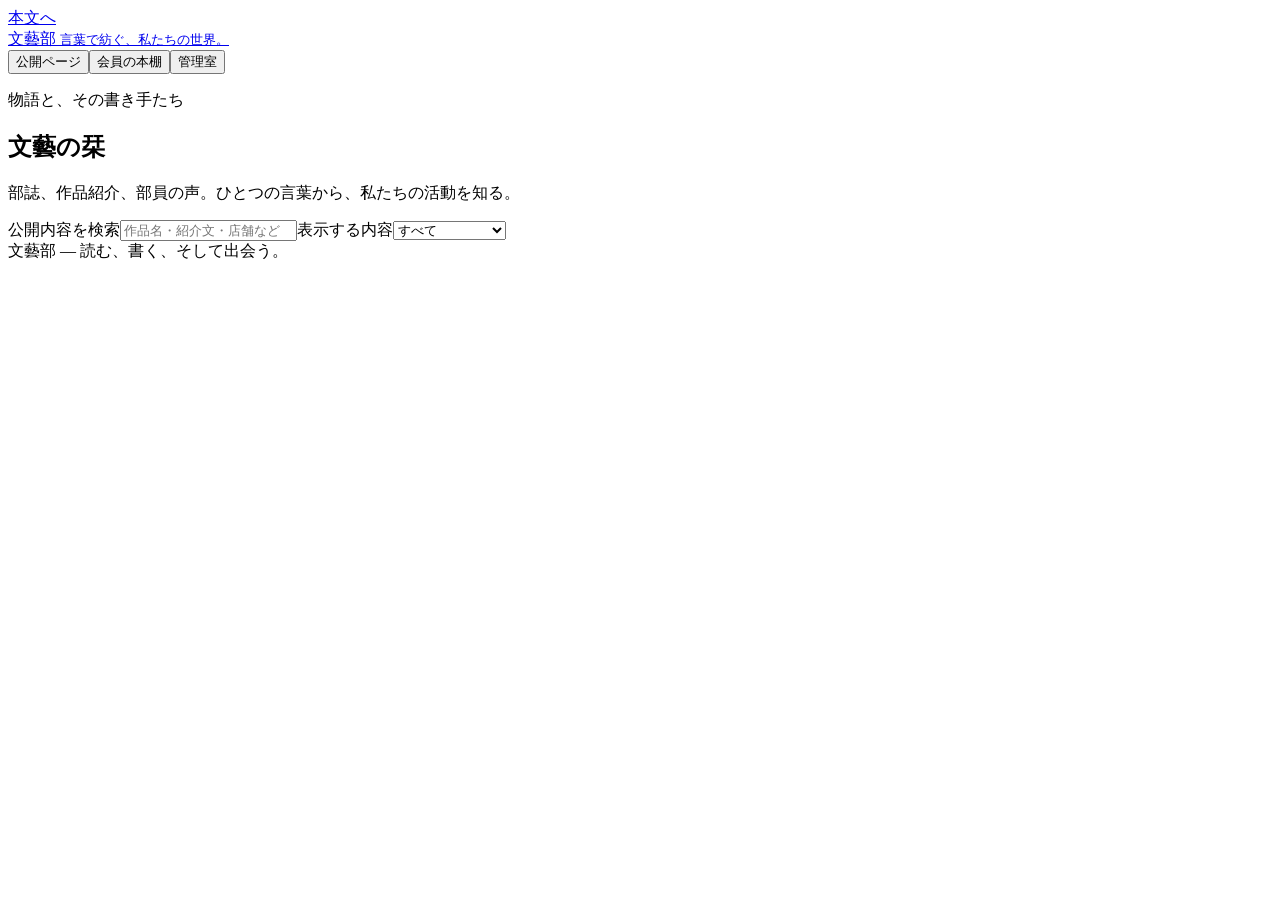
==== cms/public/index.html @ 151de65a "Implement CMS GUI and protected Workers API foundation without deployment" ====
<!doctype html>
<html lang="ja"><head><meta charset="utf-8"><meta name="viewport" content="width=device-width,initial-scale=1"><title>文藝部｜新しい本棚</title><link rel="stylesheet" href="/style.css"><script type="module" src="/app.mjs"></script></head>
<body><a class="skip" href="#main">本文へ</a><header><a class="brand" href="/">文藝部 <small>言葉で紡ぐ、私たちの世界。</small></a><nav><button data-view="public">公開ページ</button><button data-view="member">会員の本棚</button><button data-view="admin">管理室</button><button id="logout" hidden>ログアウト</button></nav></header>
<main id="main"><div id="banner" class="banner" hidden></div><p id="status" role="status" aria-live="polite"></p>
<section id="public-view"><p class="eyebrow">物語と、その書き手たち</p><h1>文藝の栞</h1><p>部誌、作品紹介、部員の声。ひとつの言葉から、私たちの活動を知る。</p><div class="toolbar"><label>公開内容を検索<input id="public-search" type="search" placeholder="作品名・紹介文・店舗など"></label><label>表示する内容<select id="public-kind"><option value="">すべて</option><option value="issue">部誌</option><option value="introduction">作品紹介</option><option value="message">部員のひとこと</option><option value="event">イベント</option><option value="store">冊子設置先</option><option value="notice">お知らせ</option><option value="page">活動紹介</option></select></label></div><div id="public-list" class="cards"></div></section>
<section id="login-view" hidden><p class="eyebrow">頁をひらく</p><h1 id="login-title">会員ログイン</h1><form id="login-form"><label>パスワード<input name="password" type="password" autocomplete="current-password" required maxlength="512"></label><button class="primary">ログイン</button></form><p class="note">閲覧用と管理者用のパスワードは異なります。現役部員・卒業生は閲覧用を使います。</p></section>
<section id="member-view" hidden><p class="eyebrow">現役部員・卒業生の本棚</p><h1>作品を探す</h1><form id="member-search" class="toolbar"><label>タイトル・作者・本文キーワード<input name="q" type="search"></label><button>検索</button></form><div id="member-list" class="cards"></div></section>
<section id="admin-view" hidden><p class="eyebrow">運営のための管理室</p><h1>言葉を、届ける。</h1><p>下書きを保存して確認し、公開すると一般ページに反映されます。</p>
<div class="toolbar"><button id="new-entry">＋ 公開情報を追加</button><button id="new-author">＋ 作者を登録</button><button id="new-work">＋ 作品を登録</button><button id="reload">一覧を再読み込み</button></div>
<p class="note">PDFアップロード・表紙画像の登録は次の接続工程です。今は作品情報と文章を編集できます。</p>
<div class="admin-layout"><aside><label>内容で絞り込み<select id="admin-kind"><option value="">すべて</option></select></label><div id="admin-list"></div></aside>
<div><form id="entry-form" hidden><input name="id" type="hidden"><input name="version" type="hidden"><label>種類<select name="kind" id="editor-kind"></select></label><div id="editor-fields"></div><div class="toolbar"><button type="button" id="preview-button">プレビュー</button><button name="action" value="save">下書き保存</button><button name="action" value="publish" class="primary">公開する</button><button name="action" value="unpublish">公開を取り下げる</button></div></form><div id="preview" class="preview" hidden><p class="eyebrow">公開前プレビュー</p><div id="preview-body"></div></div><p id="editor-empty">一覧から選ぶか、新しく追加してください。</p></div></div>
<form id="author-form" hidden><h2>作者を登録</h2><label>管理用の名前・筆名<input name="label" required maxlength="100"></label><label>所属<select name="membership"><option value="current">現役</option><option value="alumni">卒業生</option></select></label><button class="primary">作者IDを発行して保存</button></form>
<form id="work-form" hidden><h2>作品を登録</h2><label>作品名<input name="title" required maxlength="200"></label><label>作者<select name="author_id" required></select></label><label>この作品の掲載名<input name="credited_name" maxlength="100"></label><p class="note">新規作品は会員向けにも下書きで登録します。PDFの接続・公開は次の工程です。</p><button class="primary">作品情報を保存</button></form>
</section></main><footer>文藝部 — 読む、書く、そして出会う。</footer></body></html>
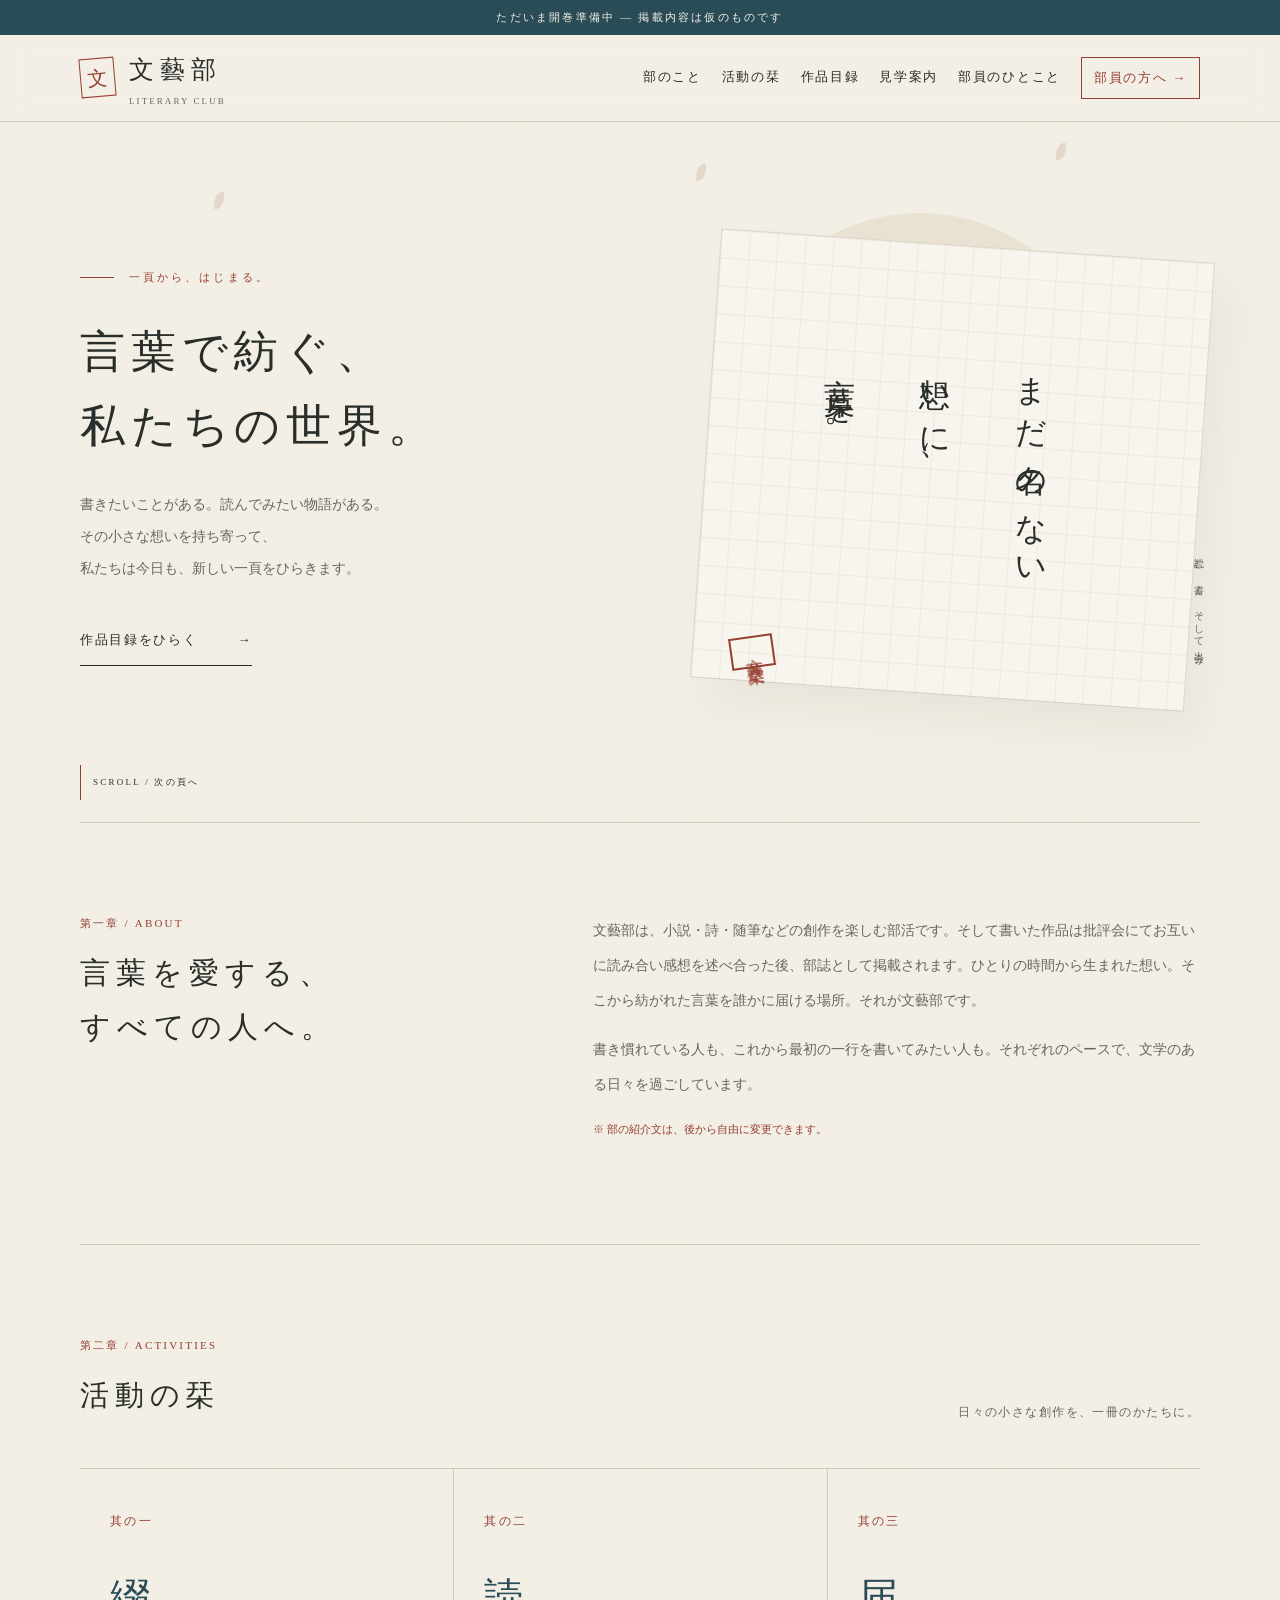
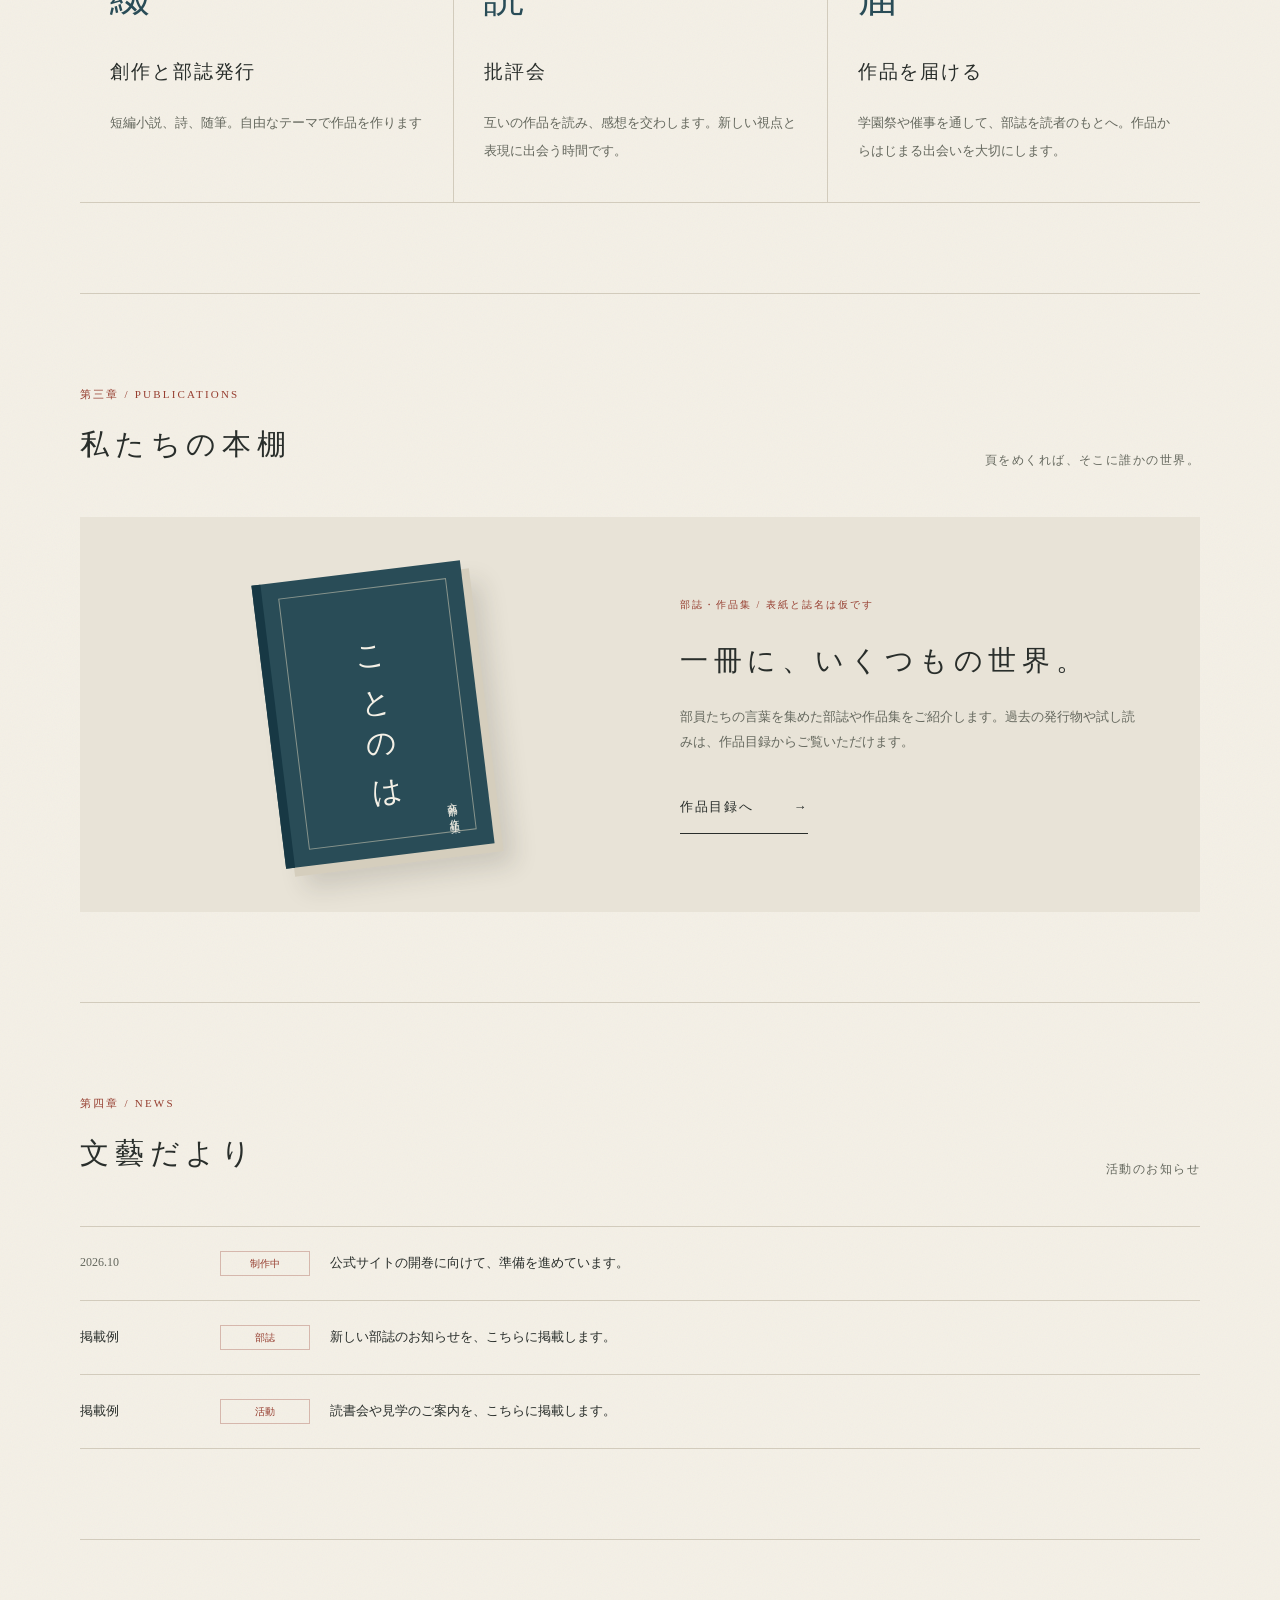
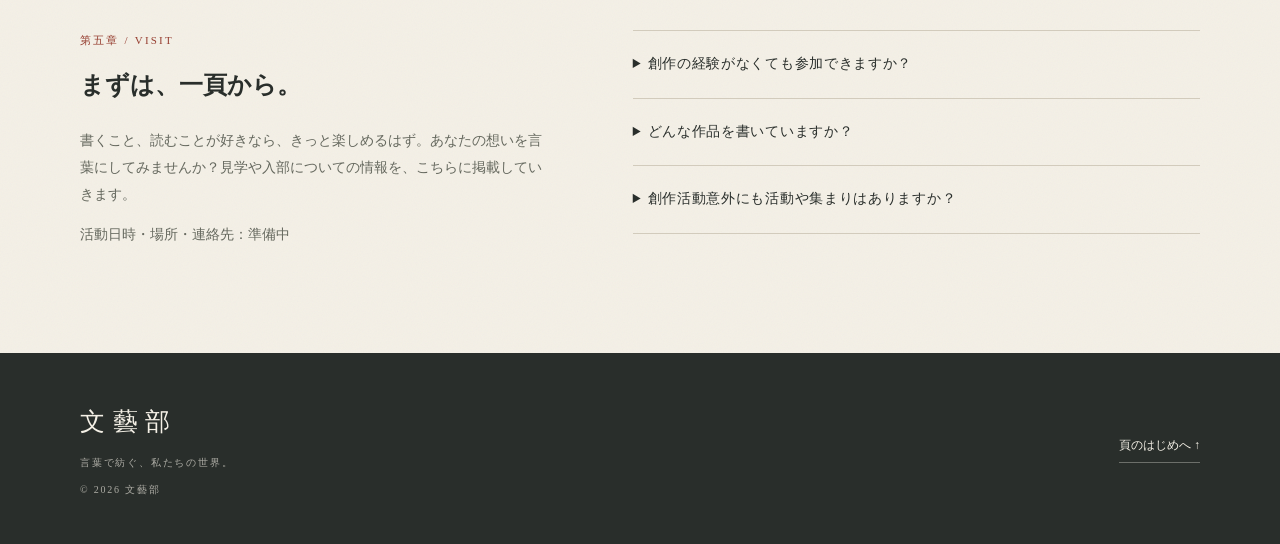
==== commit 6b827751: "Preserve existing public website and nest admin entry inside member portal" ====
--- a/cms/public/index.html
+++ b/cms/public/index.html
@@ -1,15 +1,74 @@
-<!doctype html>
-<html lang="ja"><head><meta charset="utf-8"><meta name="viewport" content="width=device-width,initial-scale=1"><title>文藝部｜新しい本棚</title><link rel="stylesheet" href="/style.css"><script type="module" src="/app.mjs"></script></head>
-<body><a class="skip" href="#main">本文へ</a><header><a class="brand" href="/">文藝部 <small>言葉で紡ぐ、私たちの世界。</small></a><nav><button data-view="public">公開ページ</button><button data-view="member">会員の本棚</button><button data-view="admin">管理室</button><button id="logout" hidden>ログアウト</button></nav></header>
-<main id="main"><div id="banner" class="banner" hidden></div><p id="status" role="status" aria-live="polite"></p>
-<section id="public-view"><p class="eyebrow">物語と、その書き手たち</p><h1>文藝の栞</h1><p>部誌、作品紹介、部員の声。ひとつの言葉から、私たちの活動を知る。</p><div class="toolbar"><label>公開内容を検索<input id="public-search" type="search" placeholder="作品名・紹介文・店舗など"></label><label>表示する内容<select id="public-kind"><option value="">すべて</option><option value="issue">部誌</option><option value="introduction">作品紹介</option><option value="message">部員のひとこと</option><option value="event">イベント</option><option value="store">冊子設置先</option><option value="notice">お知らせ</option><option value="page">活動紹介</option></select></label></div><div id="public-list" class="cards"></div></section>
-<section id="login-view" hidden><p class="eyebrow">頁をひらく</p><h1 id="login-title">会員ログイン</h1><form id="login-form"><label>パスワード<input name="password" type="password" autocomplete="current-password" required maxlength="512"></label><button class="primary">ログイン</button></form><p class="note">閲覧用と管理者用のパスワードは異なります。現役部員・卒業生は閲覧用を使います。</p></section>
-<section id="member-view" hidden><p class="eyebrow">現役部員・卒業生の本棚</p><h1>作品を探す</h1><form id="member-search" class="toolbar"><label>タイトル・作者・本文キーワード<input name="q" type="search"></label><button>検索</button></form><div id="member-list" class="cards"></div></section>
-<section id="admin-view" hidden><p class="eyebrow">運営のための管理室</p><h1>言葉を、届ける。</h1><p>下書きを保存して確認し、公開すると一般ページに反映されます。</p>
-<div class="toolbar"><button id="new-entry">＋ 公開情報を追加</button><button id="new-author">＋ 作者を登録</button><button id="new-work">＋ 作品を登録</button><button id="reload">一覧を再読み込み</button></div>
-<p class="note">PDFアップロード・表紙画像の登録は次の接続工程です。今は作品情報と文章を編集できます。</p>
-<div class="admin-layout"><aside><label>内容で絞り込み<select id="admin-kind"><option value="">すべて</option></select></label><div id="admin-list"></div></aside>
-<div><form id="entry-form" hidden><input name="id" type="hidden"><input name="version" type="hidden"><label>種類<select name="kind" id="editor-kind"></select></label><div id="editor-fields"></div><div class="toolbar"><button type="button" id="preview-button">プレビュー</button><button name="action" value="save">下書き保存</button><button name="action" value="publish" class="primary">公開する</button><button name="action" value="unpublish">公開を取り下げる</button></div></form><div id="preview" class="preview" hidden><p class="eyebrow">公開前プレビュー</p><div id="preview-body"></div></div><p id="editor-empty">一覧から選ぶか、新しく追加してください。</p></div></div>
-<form id="author-form" hidden><h2>作者を登録</h2><label>管理用の名前・筆名<input name="label" required maxlength="100"></label><label>所属<select name="membership"><option value="current">現役</option><option value="alumni">卒業生</option></select></label><button class="primary">作者IDを発行して保存</button></form>
-<form id="work-form" hidden><h2>作品を登録</h2><label>作品名<input name="title" required maxlength="200"></label><label>作者<select name="author_id" required></select></label><label>この作品の掲載名<input name="credited_name" maxlength="100"></label><p class="note">新規作品は会員向けにも下書きで登録します。PDFの接続・公開は次の工程です。</p><button class="primary">作品情報を保存</button></form>
-</section></main><footer>文藝部 — 読む、書く、そして出会う。</footer></body></html>
+<!DOCTYPE html>
+<html lang="ja">
+<head>
+  <meta charset="UTF-8">
+  <meta name="viewport" content="width=device-width, initial-scale=1.0">
+  <meta name="description" content="文藝部の活動、部誌、作品をご紹介します。言葉で紡ぐ、私たちの世界。">
+  <title>文藝部｜言葉で紡ぐ、私たちの世界。</title>
+  <style>
+    :root{--paper:#f4f0e6;--ink:#292e2b;--muted:#65685e;--red:#963e30;--line:#d2cbbc;--indigo:#294c57;--serif:"Yu Mincho","Hiragino Mincho ProN","Noto Serif JP",serif}
+    *{box-sizing:border-box}html{scroll-behavior:smooth;scroll-padding-top:100px}body{margin:0;background:var(--paper);color:var(--ink);font-family:var(--serif);line-height:1.9;background-image:url("data:image/svg+xml,%3Csvg xmlns='http://www.w3.org/2000/svg' width='180' height='180'%3E%3Cfilter id='n'%3E%3CfeTurbulence type='fractalNoise' baseFrequency='.8' numOctaves='3' stitchTiles='stitch'/%3E%3C/filter%3E%3Crect width='100%25' height='100%25' opacity='.045' filter='url(%23n)'/%3E%3C/svg%3E")}a{color:inherit;text-decoration:none}button{font:inherit}a:focus-visible,button:focus-visible,summary:focus-visible{outline:2px solid var(--red);outline-offset:6px}::selection{background:#d9b1a3}p,h1,h2,h3{margin-top:0}p{overflow-wrap:anywhere}.wrap{width:min(1120px,calc(100% - 64px));margin:auto}.skip{position:fixed;top:-100px;left:20px;z-index:100;background:var(--paper);padding:10px}.skip:focus{top:10px}.progress{position:fixed;inset:0 auto auto 0;width:0;height:3px;background:var(--red);z-index:50}.notice{padding:7px 20px;text-align:center;background:var(--indigo);color:#f4f0e6;font-size:11px;letter-spacing:.2em}.header{position:sticky;top:0;z-index:20;background:rgba(244,240,230,.94);backdrop-filter:blur(12px);border-bottom:1px solid var(--line)}.header-inner{display:flex;align-items:center;justify-content:space-between;min-height:86px;gap:20px}.brand{display:flex;align-items:center;gap:14px}.brand-seal{display:grid;place-items:center;width:35px;height:39px;border:1px solid var(--red);color:var(--red);font-size:20px;transform:rotate(-5deg)}.brand-name{font-size:25px;letter-spacing:.24em}.brand small{display:block;font-size:9px;letter-spacing:.23em;color:var(--muted)}nav{display:flex;gap:30px;font-size:13px;letter-spacing:.13em}nav a{position:relative;padding:8px 0}nav a::after{content:"";position:absolute;bottom:0;left:0;width:100%;height:1px;background:var(--red);transform:scaleX(0);transform-origin:right;transition:transform .35s}nav a:hover::after{transform:scaleX(1);transform-origin:left}.menu-button{display:none;background:none;border:1px solid var(--line);padding:7px 12px;font-size:12px}
+    .hero{position:relative;min-height:700px;display:grid;grid-template-columns:1fr 1fr;align-items:center;gap:60px;padding:75px 0 85px}.hero::after{content:"";position:absolute;right:8%;top:13%;width:380px;height:380px;border-radius:50%;background:#e9e2d2;z-index:-1}.eyebrow{font-size:11px;letter-spacing:.28em;color:var(--red);display:flex;align-items:center;gap:15px;margin-bottom:28px}.eyebrow::before{content:"";width:34px;height:1px;background:currentColor}.hero-copy h1{font-size:clamp(32px,3.5vw,49px);font-weight:500;letter-spacing:.13em;line-height:1.65;margin-bottom:25px}.hero-copy p{font-size:14px;line-height:2.3;color:var(--muted);max-width:390px}.link-button{display:inline-flex;align-items:center;justify-content:space-between;gap:40px;border-bottom:1px solid var(--ink);padding:13px 0;letter-spacing:.13em;font-size:13px;margin-top:15px;transition:color .3s,gap .3s}.link-button:hover{color:var(--red);gap:52px}.arrow{display:inline-block;transition:transform .3s}.link-button:hover .arrow{transform:translateX(5px)}.hero-art{position:relative;height:490px;display:flex;justify-content:center;align-items:center}.manuscript{position:absolute;inset:23px 0 17px 35px;background:linear-gradient(90deg,#b2a68e26 1px,transparent 1px),linear-gradient(#b2a68e26 1px,transparent 1px),#f8f5ee;background-size:28px 28px;border:1px solid #b2a68e60;box-shadow:18px 25px 35px #4339260c;transform:rotate(4deg);animation:paper-in 1.6s cubic-bezier(.2,.65,.2,1) both}.poem{writing-mode:vertical-rl;position:relative;font-size:31px;line-height:2.5;letter-spacing:.27em;margin:0;display:flex;flex-direction:column;gap:18px}.poem span{display:block;animation:ink-in 1.4s both}.poem span:nth-child(2){animation-delay:.25s}.poem span:nth-child(3){animation-delay:.5s}.seal{position:absolute;bottom:44px;left:60px;writing-mode:vertical-rl;color:var(--red);border:2px solid var(--red);padding:7px 4px;letter-spacing:.2em;font-size:17px;transform:rotate(-8deg);animation:stamp-in 1.4s .8s both}.art-caption{position:absolute;right:-8px;bottom:40px;writing-mode:vertical-rl;font-size:10px;letter-spacing:.2em;color:var(--muted)}.petal{position:absolute;pointer-events:none;border-radius:80% 0 80% 0;background:#ac695530;width:10px;height:17px;animation:drift 12s linear infinite}.petal.p1{left:12%;top:10%;animation-delay:-3s}.petal.p2{right:12%;top:3%;animation-delay:-8s}.petal.p3{left:55%;top:6%;animation-delay:-5s}.scroll-note{position:absolute;bottom:22px;left:0;font-size:9px;letter-spacing:.25em;display:flex;align-items:center;gap:12px}.scroll-note::before{content:"";height:35px;width:1px;background:var(--red);transform-origin:top;animation:scroll-line 2.4s infinite}
+    .section{padding:90px 0;border-top:1px solid var(--line)}.section-heading{display:flex;justify-content:space-between;align-items:flex-end;gap:30px;margin-bottom:45px}.section-heading h2{font-size:29px;font-weight:500;letter-spacing:.2em;margin:0}.section-heading p{font-size:12px;color:var(--muted);margin:0;letter-spacing:.12em}.section-number{font-size:11px;letter-spacing:.2em;color:var(--red);display:block;margin-bottom:12px}.intro{display:grid;grid-template-columns:1fr 1.4fr;gap:80px}.intro h2{font-size:30px;font-weight:500;letter-spacing:.2em;line-height:1.8}.intro p{font-size:14px;line-height:2.5;color:var(--muted)}.intro .small-note{font-size:11px;color:var(--red)}.activities{display:grid;grid-template-columns:repeat(3,1fr);border-top:1px solid var(--line);border-bottom:1px solid var(--line)}.activity{padding:36px 30px;position:relative;transition:background .4s,transform .4s}.activity+.activity{border-left:1px solid var(--line)}.activity:hover{background:#fff7;transform:translateY(-5px)}.activity-no{font-size:12px;color:var(--red);letter-spacing:.2em}.activity-mark{font-size:40px;color:var(--indigo);margin:24px 0 18px;display:block}.activity h3{font-size:19px;letter-spacing:.1em;font-weight:500}.activity p{font-size:13px;line-height:2.2;color:var(--muted);margin-bottom:0}.book-feature{display:grid;grid-template-columns:1fr 1fr;align-items:center;gap:80px;background:#e8e3d7;padding:55px 65px}.book-stage{perspective:1000px;display:flex;justify-content:center}.book-cover{width:210px;height:285px;background:var(--indigo);color:var(--paper);position:relative;box-shadow:8px 9px 0 #d5cebd,18px 23px 25px #302e2726;border-left:9px solid #173844;display:flex;justify-content:center;align-items:center;transform:rotate(-7deg);transition:transform .7s}.book-stage:hover .book-cover{transform:rotate(0) rotateY(-12deg)}.book-cover::before{content:"";position:absolute;inset:16px;border:1px solid #e5dcc180}.book-title{writing-mode:vertical-rl;font-size:30px;letter-spacing:.35em}.book-cover small{position:absolute;bottom:30px;right:28px;writing-mode:vertical-rl;font-size:10px;letter-spacing:.2em}.book-feature h3{font-size:28px;font-weight:500;letter-spacing:.2em;margin-bottom:18px}.book-feature p{font-size:13px;color:var(--muted)}.tag{font-size:10px;letter-spacing:.2em;color:var(--red);display:block;margin-bottom:20px}.news-row{display:grid;grid-template-columns:120px 90px 1fr;gap:20px;border-top:1px solid var(--line);padding:24px 0;align-items:start;font-size:13px}.news-row:last-child{border-bottom:1px solid var(--line)}.news-row time{color:var(--muted);font-size:12px}.news-label{font-size:10px;color:var(--red);border:1px solid #963e3050;text-align:center;padding:2px 5px}.news-row p{margin:0}.visit{display:grid;grid-template-columns:1fr 1.2fr;gap:80px}.visit p{font-size:14px;color:var(--muted)}.faq{border-top:1px solid var(--line)}details{border-bottom:1px solid var(--line);padding:20px 0}summary{cursor:pointer;font-size:14px;letter-spacing:.05em}details p{margin:16px 0 0;font-size:13px}.footer{background:var(--ink);color:var(--paper);padding:45px 0}.footer-inner{display:flex;justify-content:space-between;gap:30px;align-items:center}.footer-brand{font-size:25px;letter-spacing:.3em}.footer p{font-size:10px;letter-spacing:.18em;opacity:.65;margin:8px 0 0}.footer a{font-size:12px;border-bottom:1px solid #f4f0e655;padding-bottom:5px}.reveal{opacity:1;transform:none}.motion .reveal{opacity:0;transform:translateY(30px);transition:opacity .9s ease,transform .9s cubic-bezier(.2,.65,.2,1);transition-delay:var(--delay,0s)}.motion .reveal.visible{opacity:1;transform:none}
+    @keyframes ink-in{from{opacity:0;filter:blur(5px);transform:translateY(-15px)}to{opacity:1;filter:blur(0);transform:translateY(0)}}@keyframes paper-in{from{opacity:0;transform:translateY(25px) rotate(8deg)}to{opacity:1;transform:translateY(0) rotate(4deg)}}@keyframes stamp-in{0%,60%{opacity:0;transform:scale(1.4) rotate(-15deg)}100%{opacity:1;transform:scale(1) rotate(-8deg)}}@keyframes drift{0%{opacity:0;transform:translate(0,-20px) rotate(0)}15%,75%{opacity:1}100%{opacity:0;transform:translate(80px,400px) rotate(260deg)}}@keyframes scroll-line{0%,100%{transform:scaleY(.4);opacity:.3}50%{transform:scaleY(1);opacity:1}}
+    @media(max-width:800px){.wrap{width:calc(100% - 40px)}.header-inner{min-height:74px}.brand-name{font-size:21px}nav{gap:18px;font-size:12px}.hero{gap:25px;min-height:620px}.hero-copy h1{font-size:30px}.hero-art{height:400px}.poem{font-size:24px;line-height:2}.manuscript{inset:20px 0 10px 10px}.seal{left:25px;bottom:35px}.hero::after{width:260px;height:260px}.intro,.visit{gap:35px}.activity{padding:25px 18px}.book-feature{gap:40px;padding:40px 30px}.section{padding:65px 0}}
+    @media(max-width:560px){.notice{font-size:9px;letter-spacing:.08em}.menu-button{display:block}.header-inner{flex-wrap:wrap;gap:0}nav{width:100%;justify-content:space-between;padding:10px 0 15px}.menu-ready nav{display:none}.menu-ready nav.open{display:flex}.hero{grid-template-columns:1fr;padding:45px 0 65px;gap:25px}.hero-copy h1{font-size:33px}.hero-copy p{font-size:13px}.hero-art{height:365px;max-width:330px;width:100%;margin:0 auto}.poem{font-size:25px}.hero::after{top:auto;bottom:110px;right:10%}.art-caption{right:0}.scroll-note{bottom:15px}.section-heading{display:block}.section-heading h2{font-size:25px}.section-heading p{margin-top:12px}.intro,.visit,.book-feature{grid-template-columns:1fr;gap:25px}.intro h2{font-size:26px}.activities{grid-template-columns:1fr}.activity{padding:28px 12px}.activity+.activity{border-left:0;border-top:1px solid var(--line)}.activity-mark{float:right;font-size:35px;margin:0 10px}.activity h3{margin:16px 0}.book-feature{padding:40px 25px;gap:45px}.book-cover{width:180px;height:245px}.news-row{grid-template-columns:100px 80px;gap:10px}.news-row p{grid-column:1/-1}.footer-inner{align-items:flex-start}.footer a{white-space:nowrap;font-size:11px}}
+    @media(prefers-reduced-motion:reduce){html{scroll-behavior:auto}*,*::before,*::after{animation:none!important;transition:none!important}.motion .reveal{opacity:1;transform:none}.petal{display:none}}
+  .member-entry{border:1px solid var(--red);color:var(--red);padding:8px 12px!important;white-space:nowrap}nav{gap:20px}
+</style>
+</head>
+<body id="top">
+  <a class="skip" href="#main">本文へ移動</a>
+  <div class="progress" aria-hidden="true"></div>
+  <div class="notice">ただいま開巻準備中 ― 掲載内容は仮のものです</div>
+  <header class="header">
+    <div class="wrap header-inner">
+      <a class="brand" href="index.html" aria-label="文藝部 ホーム"><span class="brand-seal" aria-hidden="true">文</span><span class="brand-name">文藝部<small>LITERARY CLUB</small></span></a>
+      <button class="menu-button" type="button" aria-expanded="false" aria-controls="navigation">目次を開く</button>
+      <nav id="navigation" aria-label="メインナビゲーション"><a href="#about">部のこと</a><a href="#activities">活動の栞</a><a href="books.html">作品目録</a><a href="#visit">見学案内</a><a href="members.html">部員のひとこと</a><a class="member-entry" href="member-area.html">部員の方へ →</a></nav>
+    </div>
+  </header>
+  <main id="main">
+    <!-- 文章の編集：各セクション内の見出し・本文を書き換えてください。 -->
+    <section class="hero wrap" aria-labelledby="hero-title">
+      <div class="hero-copy"><div class="eyebrow">一頁から、はじまる。</div><h1 id="hero-title">言葉で紡ぐ、<br>私たちの世界。</h1><p>書きたいことがある。読んでみたい物語がある。<br>その小さな想いを持ち寄って、<br>私たちは今日も、新しい一頁をひらきます。</p><a class="link-button" href="books.html">作品目録をひらく <span class="arrow" aria-hidden="true">→</span></a></div>
+      <div class="hero-art" aria-hidden="true"><div class="manuscript"></div><div class="poem"><span>まだ名のない</span><span>想いに、</span><span>言葉を。</span></div><span class="seal">文藝之栞</span><span class="art-caption">読む、書く、そして出会う。</span></div>
+      <span class="petal p1" aria-hidden="true"></span><span class="petal p2" aria-hidden="true"></span><span class="petal p3" aria-hidden="true"></span><a class="scroll-note" href="#about">SCROLL / 次の頁へ</a>
+    </section>
+    <section id="about" class="section wrap intro"><div class="reveal"><span class="section-number">第一章 / ABOUT</span><h2>言葉を愛する、<br>すべての人へ。</h2></div><div class="reveal"><p>文藝部は、小説・詩・随筆などの創作を楽しむ部活です。そして書いた作品は批評会にてお互いに読み合い感想を述べ合った後、部誌として掲載されます。ひとりの時間から生まれた想い。そこから紡がれた言葉を誰かに届ける場所。それが文藝部です。</p><p>書き慣れている人も、これから最初の一行を書いてみたい人も。それぞれのペースで、文学のある日々を過ごしています。</p><p class="small-note">※ 部の紹介文は、後から自由に変更できます。</p></div></section>
+    <section id="activities" class="section wrap"><div class="section-heading reveal"><div><span class="section-number">第二章 / ACTIVITIES</span><h2>活動の栞</h2></div><p>日々の小さな創作を、一冊のかたちに。</p></div><div class="activities"><article class="activity reveal"><span class="activity-no">其の一</span><span class="activity-mark" aria-hidden="true">綴</span><h3>創作と部誌発行</h3><p>短編小説、詩、随筆。自由なテーマで作品を作ります</p></article><article class="activity reveal" style="--delay:.12s"><span class="activity-no">其の二</span><span class="activity-mark" aria-hidden="true">読</span><h3>批評会</h3><p>互いの作品を読み、感想を交わします。新しい視点と表現に出会う時間です。</p></article><article class="activity reveal" style="--delay:.24s"><span class="activity-no">其の三</span><span class="activity-mark" aria-hidden="true">届</span><h3>作品を届ける</h3><p>学園祭や催事を通して、部誌を読者のもとへ。作品からはじまる出会いを大切にします。</p></article></div></section>
+    <section id="publications" class="section wrap"><div class="section-heading reveal"><div><span class="section-number">第三章 / PUBLICATIONS</span><h2>私たちの本棚</h2></div><p>頁をめくれば、そこに誰かの世界。</p></div><div class="book-feature reveal"><div class="book-stage" aria-hidden="true"><div class="book-cover"><span class="book-title">ことのは</span><small>文藝部　作品集</small></div></div><div><span class="tag">部誌・作品集 / 表紙と誌名は仮です</span><h3>一冊に、いくつもの世界。</h3><p>部員たちの言葉を集めた部誌や作品集をご紹介します。過去の発行物や試し読みは、作品目録からご覧いただけます。</p><a class="link-button" href="books.html">作品目録へ <span class="arrow" aria-hidden="true">→</span></a></div></div></section>
+    <section id="news" class="section wrap"><div class="section-heading reveal"><div><span class="section-number">第四章 / NEWS</span><h2>文藝だより</h2></div><p>活動のお知らせ</p></div><div class="reveal"><article class="news-row"><time datetime="2026-10">2026.10</time><span class="news-label">制作中</span><p>公式サイトの開巻に向けて、準備を進めています。</p></article><article class="news-row"><span>掲載例</span><span class="news-label">部誌</span><p>新しい部誌のお知らせを、こちらに掲載します。</p></article><article class="news-row"><span>掲載例</span><span class="news-label">活動</span><p>読書会や見学のご案内を、こちらに掲載します。</p></article></div></section>
+    <section id="visit" class="section wrap visit"><div class="reveal"><span class="section-number">第五章 / VISIT</span><h2>まずは、一頁から。</h2><p>書くこと、読むことが好きなら、きっと楽しめるはず。あなたの想いを言葉にしてみませんか？見学や入部についての情報を、こちらに掲載していきます。</p><p>活動日時・場所・連絡先：準備中</p></div><div class="faq reveal"><details><summary>創作の経験がなくても参加できますか？</summary><p>もちろんです！読み専門の部員も属しており無理に書く必要はありません。</p></details><details><summary>どんな作品を書いていますか？</summary><p>小説、詩、随筆など。好きな想いを好きなように表現しています。</p></details><details><summary>創作活動意外にも活動や集まりはありますか？</summary><p>批評会終わりの食事会。夏に合宿として箱根に行くのが定番です。不定期ですが有志が希望者を募りイベントを企画したりテーマパークに遊びに行くこともあります。</p></details></div></section>
+  </main>
+  <footer class="footer"><div class="wrap footer-inner"><div><div class="footer-brand">文藝部</div><p>言葉で紡ぐ、私たちの世界。</p><p>© 2026 文藝部</p></div><a href="#top">頁のはじめへ ↑</a></div></footer>
+  <script>
+    // 装飾と操作のみ。文章は上のHTMLで編集できます。
+    (() => {
+      const reduced = window.matchMedia('(prefers-reduced-motion: reduce)');
+      if (!reduced.matches && 'IntersectionObserver' in window) {
+        const observer = new IntersectionObserver(entries => {
+          entries.forEach(entry => { if (entry.isIntersecting) {entry.target.classList.add('visible');observer.unobserve(entry.target);} });
+        }, {threshold: 0, rootMargin: '0px 0px -30px 0px'});
+        document.querySelectorAll('.reveal').forEach(element => observer.observe(element));
+        document.documentElement.classList.add('motion');
+      }
+      const menu = document.querySelector('.menu-button');
+      const nav = document.querySelector('#navigation');
+      const closeMenu = () => {nav.classList.remove('open');menu.setAttribute('aria-expanded', 'false');menu.textContent = '目次を開く';};
+      document.documentElement.classList.add('menu-ready');
+      menu.addEventListener('click', () => {const open = menu.getAttribute('aria-expanded') !== 'true';nav.classList.toggle('open', open);menu.setAttribute('aria-expanded', String(open));menu.textContent = open ? '目次を閉じる' : '目次を開く';});
+      nav.querySelectorAll('a').forEach(link => link.addEventListener('click', closeMenu));
+      document.addEventListener('keydown', event => {if (event.key === 'Escape' && nav.classList.contains('open')) {closeMenu();menu.focus();}});
+      const progress = document.querySelector('.progress');
+      let scheduled = false;
+      const updateProgress = () => {const total = document.documentElement.scrollHeight - window.innerHeight;progress.style.width = (total > 0 ? Math.min(100, Math.max(0, window.scrollY / total * 100)) : 0) + '%';scheduled = false;};
+      window.addEventListener('scroll', () => {if (!scheduled) {scheduled = true;requestAnimationFrame(updateProgress);}}, {passive: true});
+      window.addEventListener('resize', updateProgress);
+      updateProgress();
+    })();
+  </script>
+<script>
+if(new URLSearchParams(location.search).has('demo'))document.querySelectorAll('a[href]').forEach(a=>{try{const url=new URL(a.getAttribute('href'),location.href);if(url.origin===location.origin && url.pathname.endsWith('.html')){url.searchParams.set('demo','1');a.href=url.href;}}catch{}});
+</script></body>
+</html>
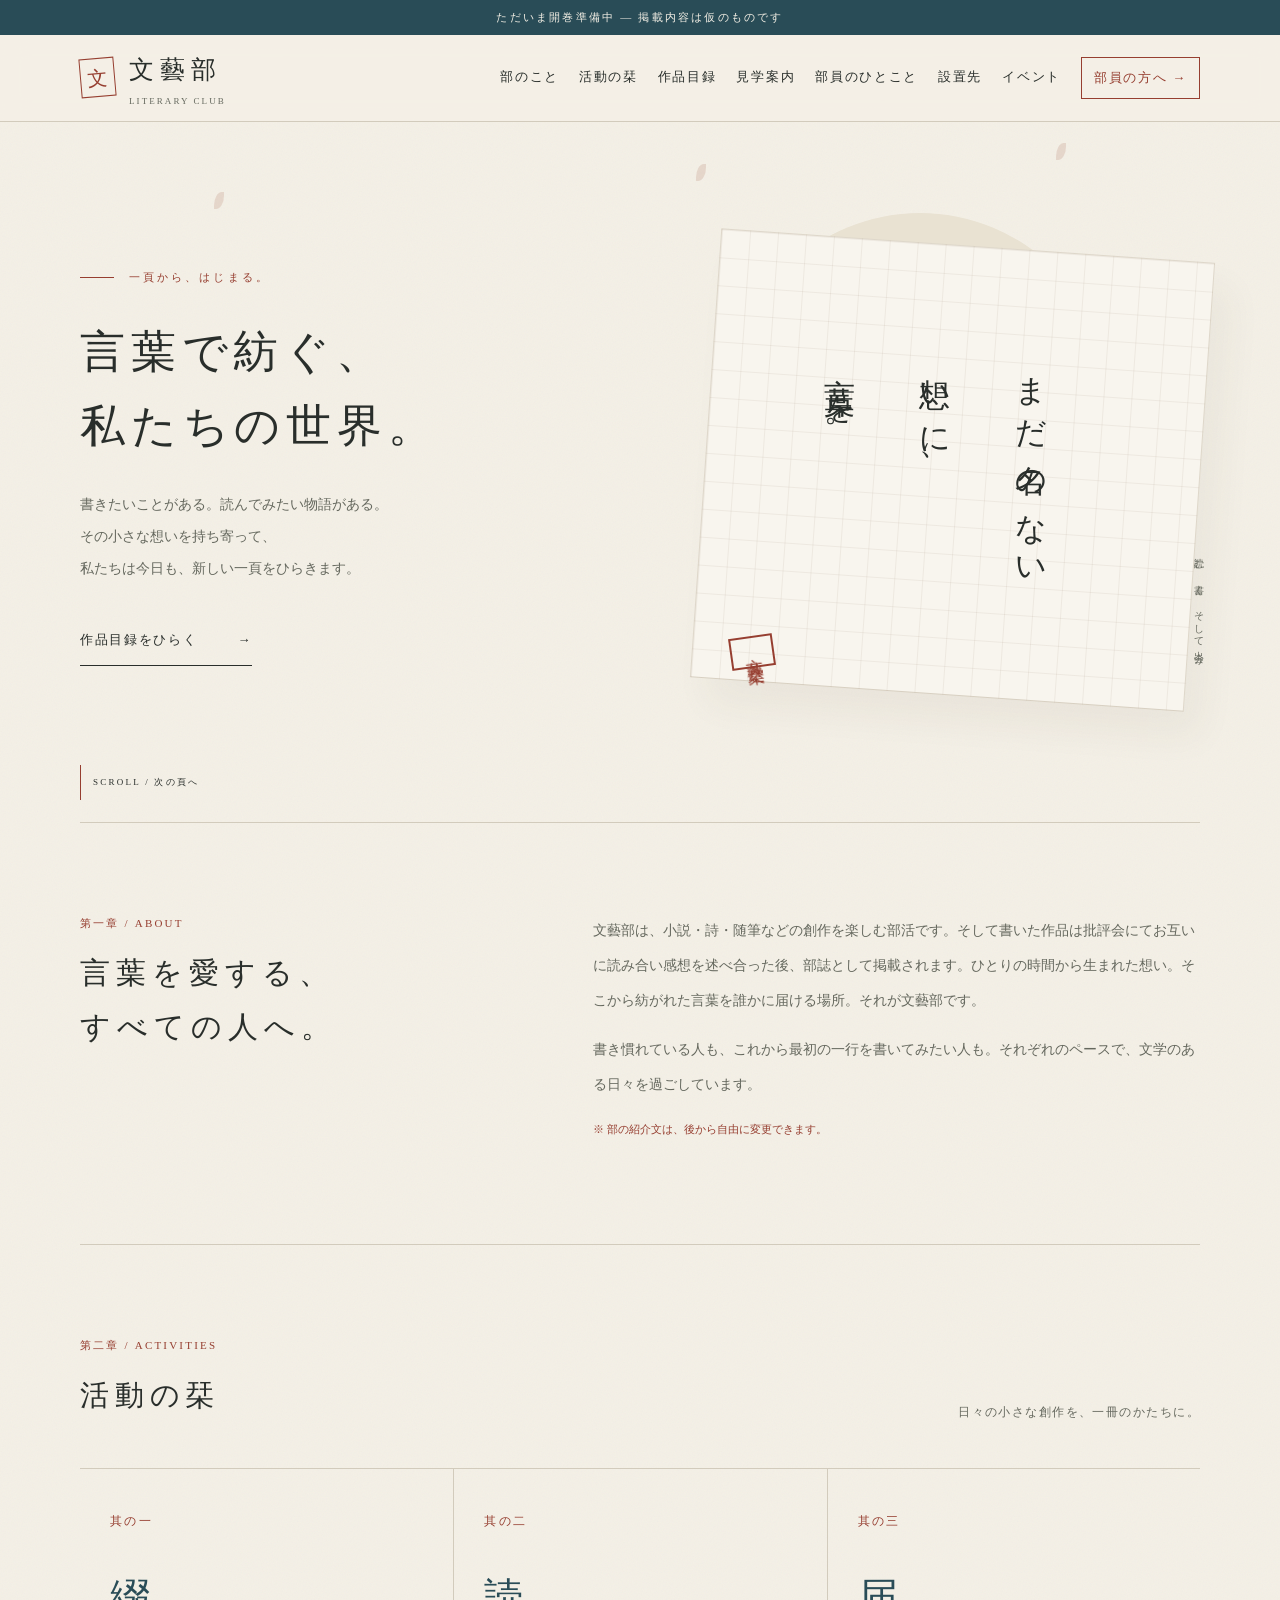
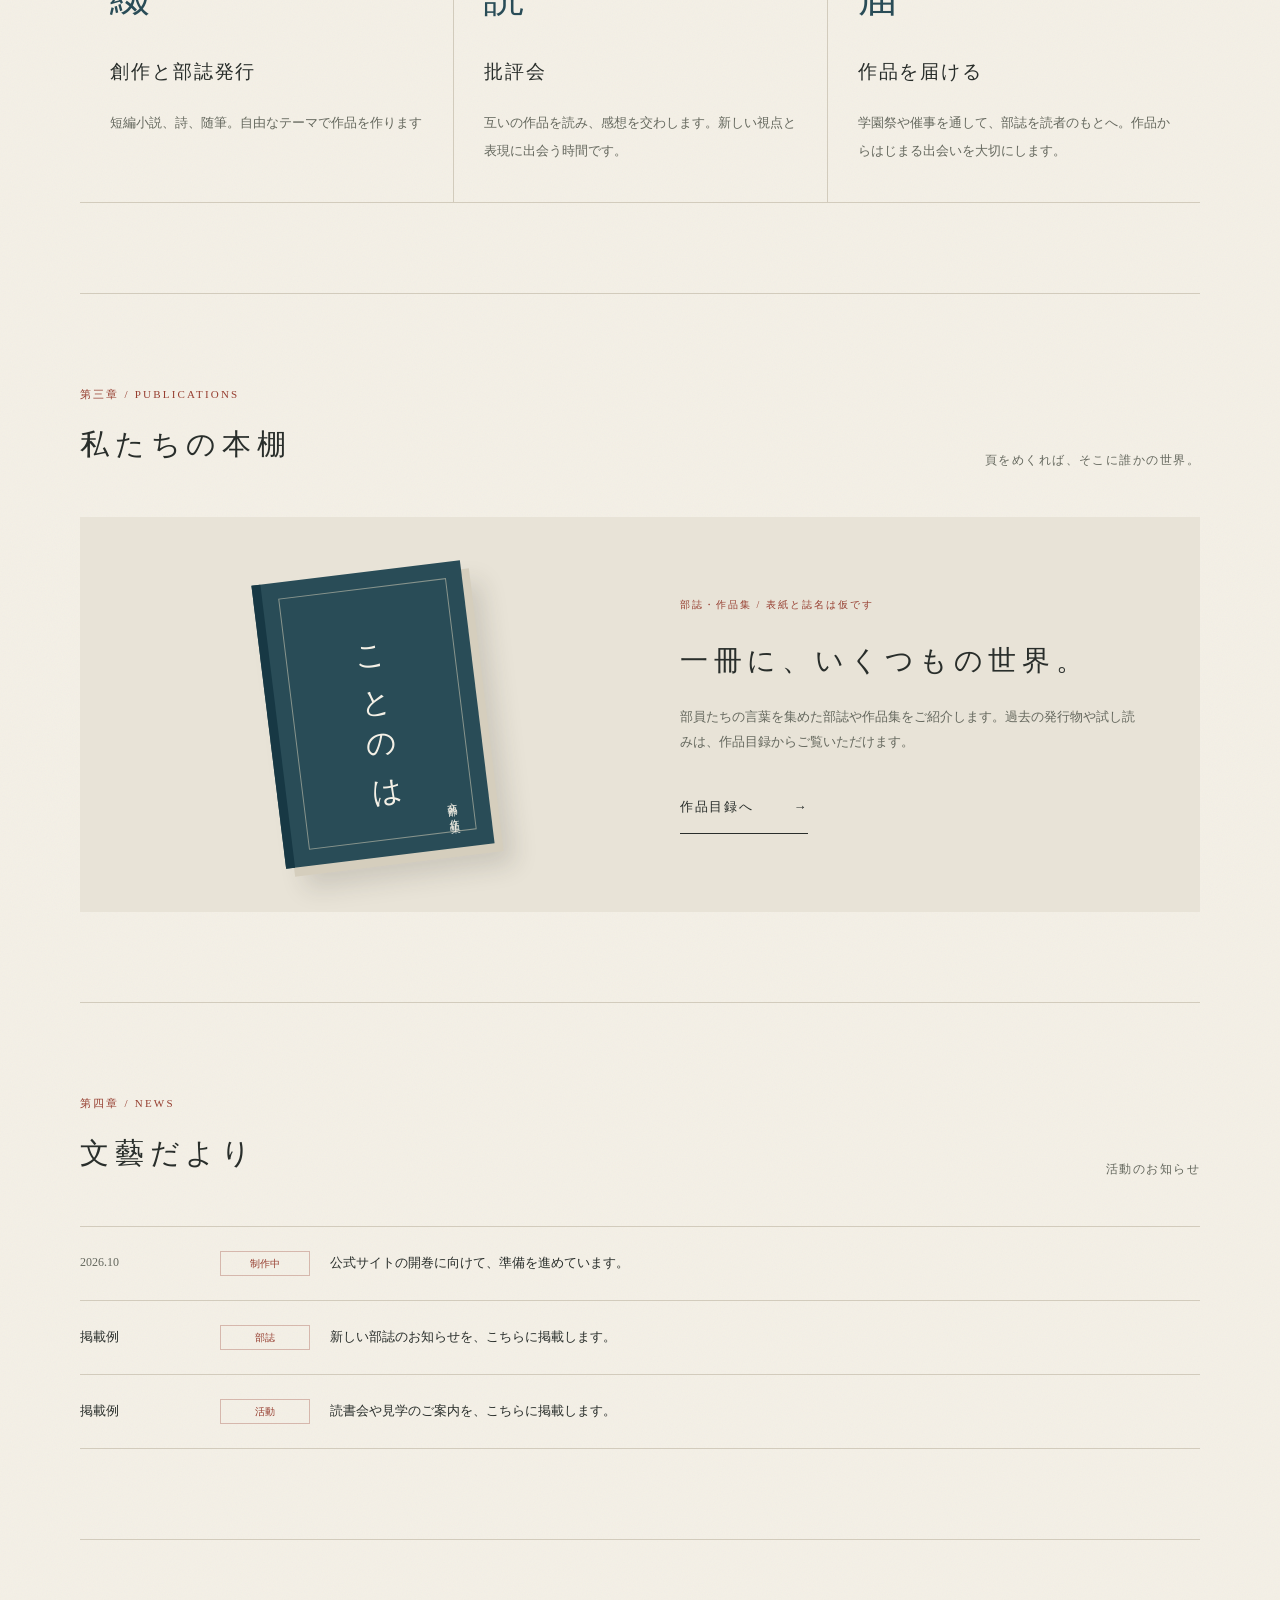
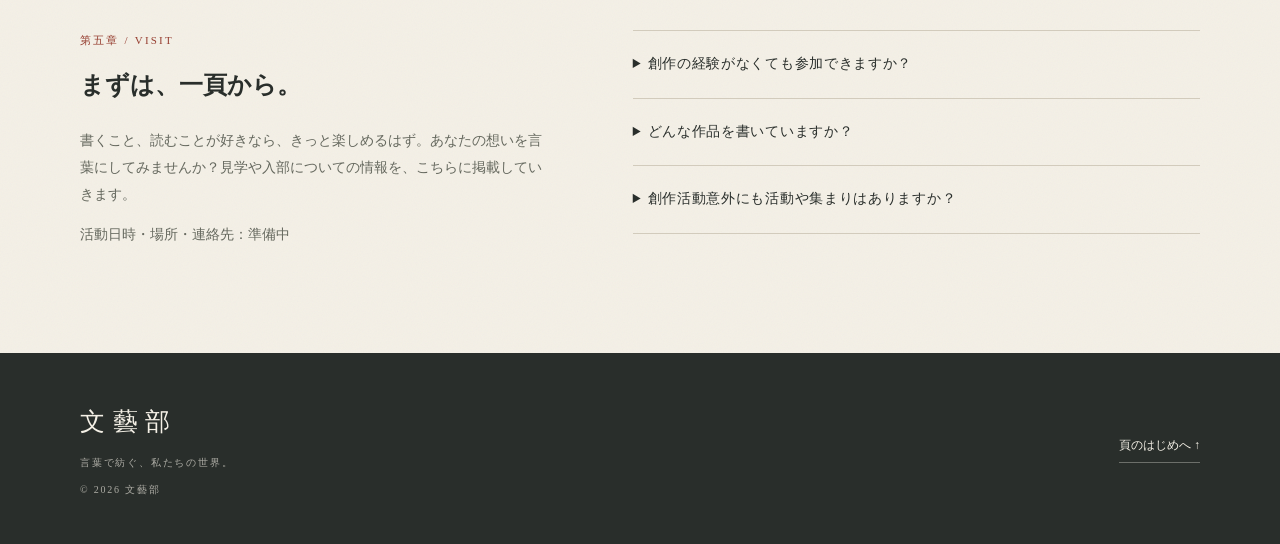
==== commit ecc3d7a0: "Add persistent local SQLite demo connecting GUI, existing public pages and private PDFs" ====
--- a/cms/public/index.html
+++ b/cms/public/index.html
@@ -25,7 +25,7 @@
     <div class="wrap header-inner">
       <a class="brand" href="index.html" aria-label="文藝部 ホーム"><span class="brand-seal" aria-hidden="true">文</span><span class="brand-name">文藝部<small>LITERARY CLUB</small></span></a>
       <button class="menu-button" type="button" aria-expanded="false" aria-controls="navigation">目次を開く</button>
-      <nav id="navigation" aria-label="メインナビゲーション"><a href="#about">部のこと</a><a href="#activities">活動の栞</a><a href="books.html">作品目録</a><a href="#visit">見学案内</a><a href="members.html">部員のひとこと</a><a class="member-entry" href="member-area.html">部員の方へ →</a></nav>
+      <nav id="navigation" aria-label="メインナビゲーション"><a href="#about">部のこと</a><a href="#activities">活動の栞</a><a href="books.html">作品目録</a><a href="#visit">見学案内</a><a href="members.html">部員のひとこと</a><a href="stores.html">設置先</a><a href="events.html">イベント</a><a class="member-entry" href="member-area.html">部員の方へ →</a></nav>
     </div>
   </header>
   <main id="main">
@@ -70,5 +70,5 @@
   </script>
 <script>
 if(new URLSearchParams(location.search).has('demo'))document.querySelectorAll('a[href]').forEach(a=>{try{const url=new URL(a.getAttribute('href'),location.href);if(url.origin===location.origin && url.pathname.endsWith('.html')){url.searchParams.set('demo','1');a.href=url.href;}}catch{}});
-</script></body>
+</script><script type="module" src="./public-sync.js?v=1"></script></body>
 </html>
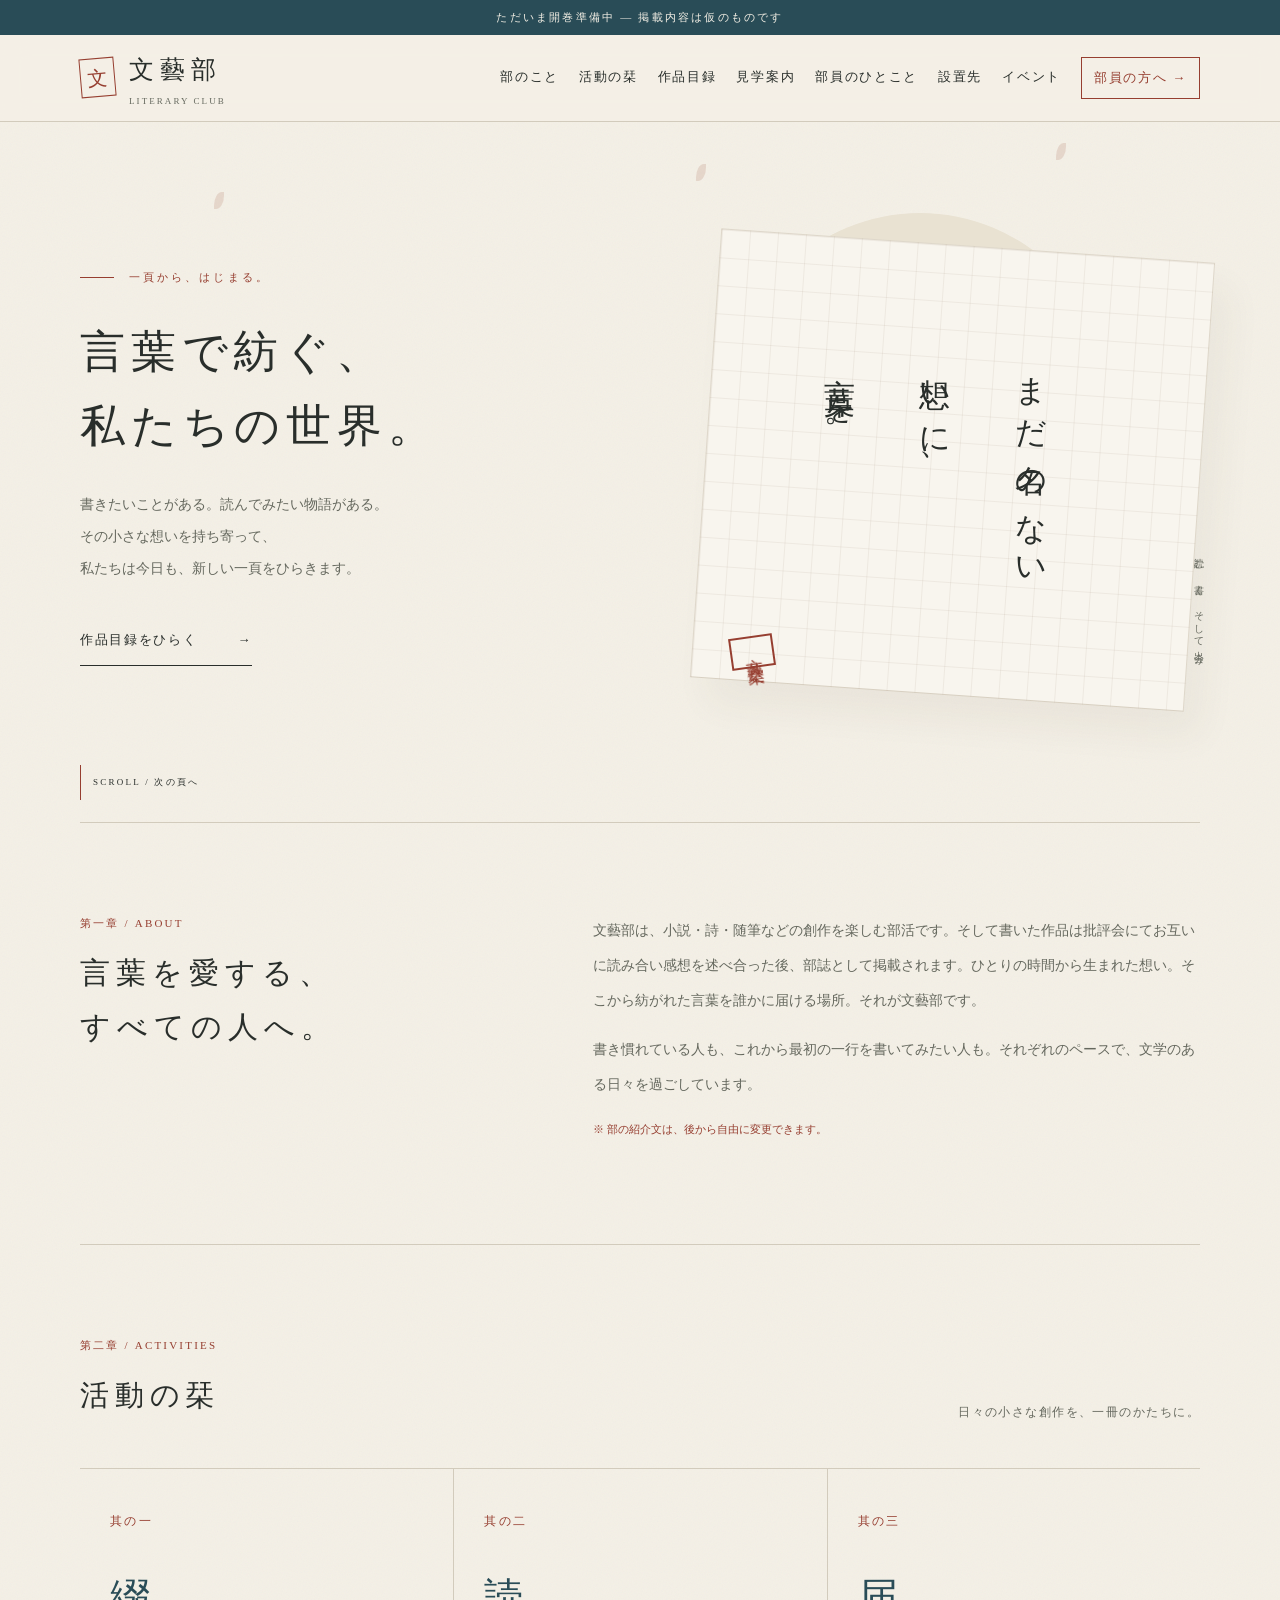
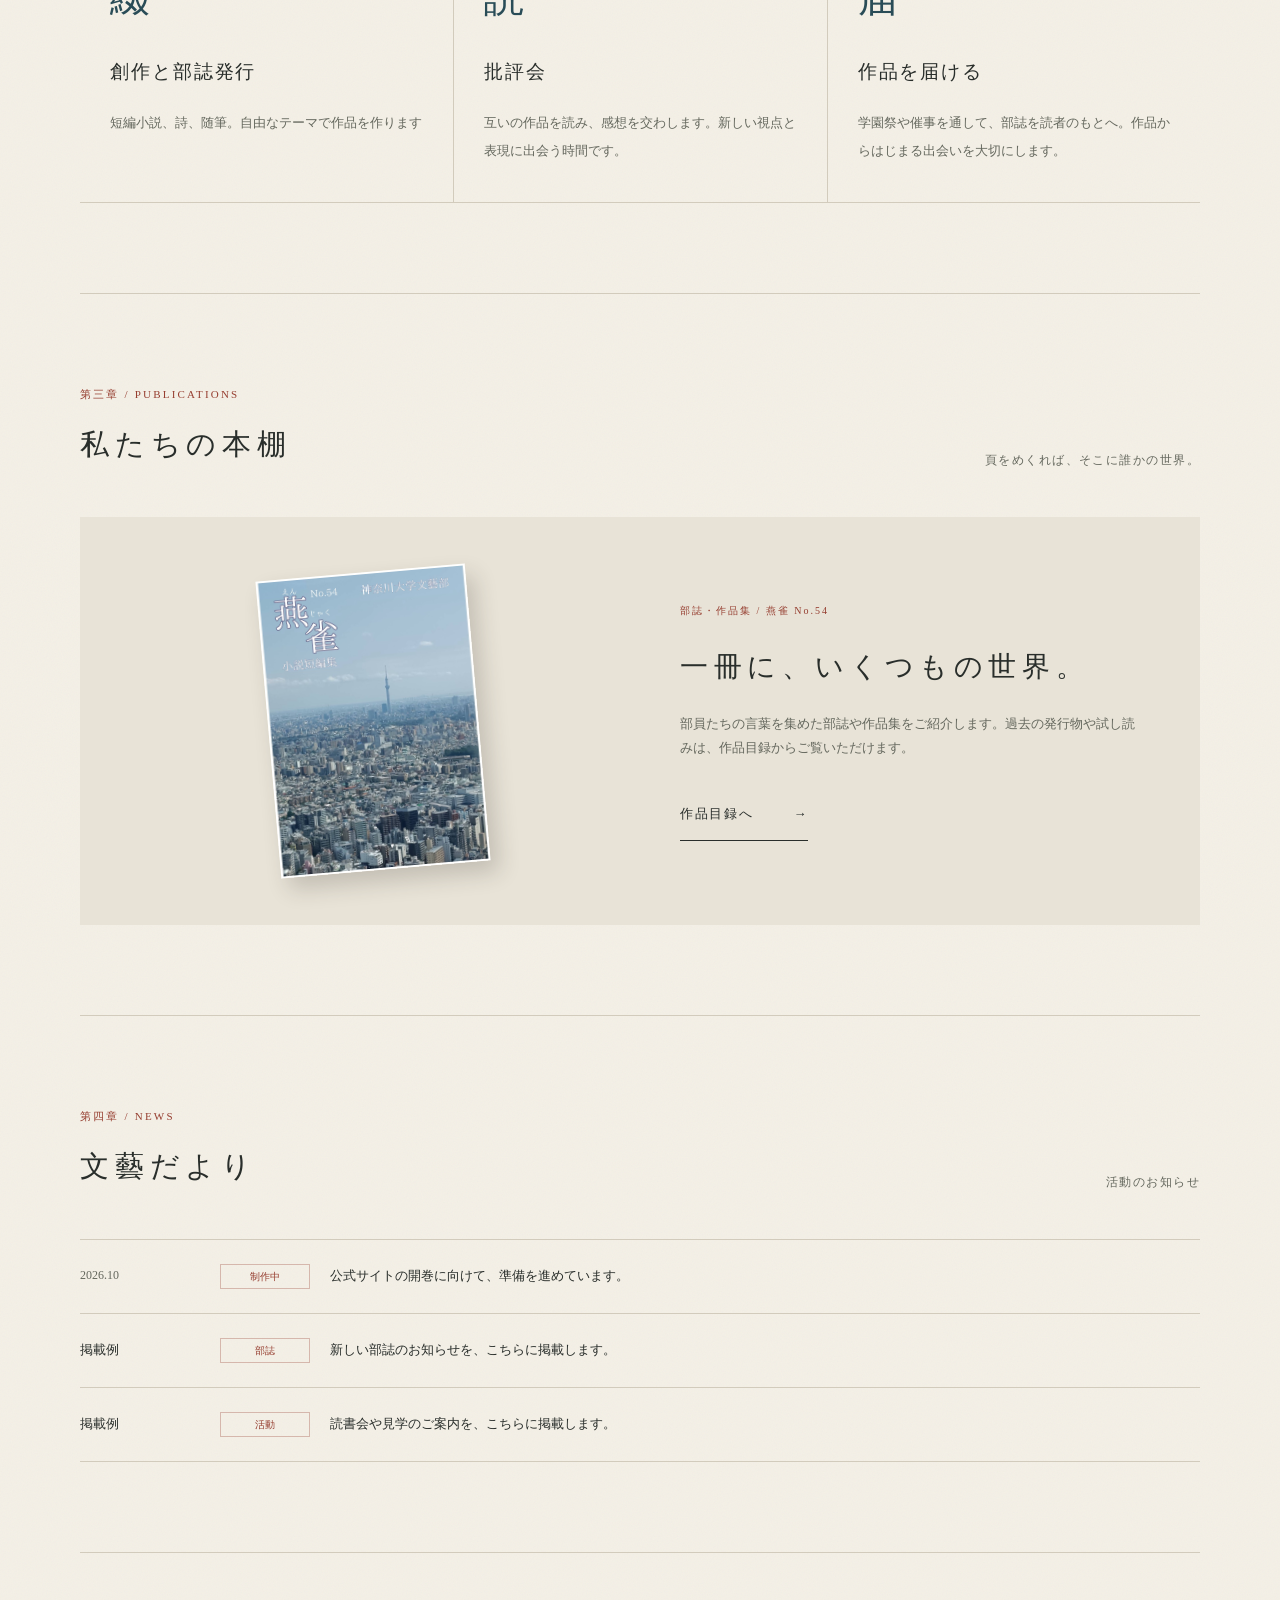
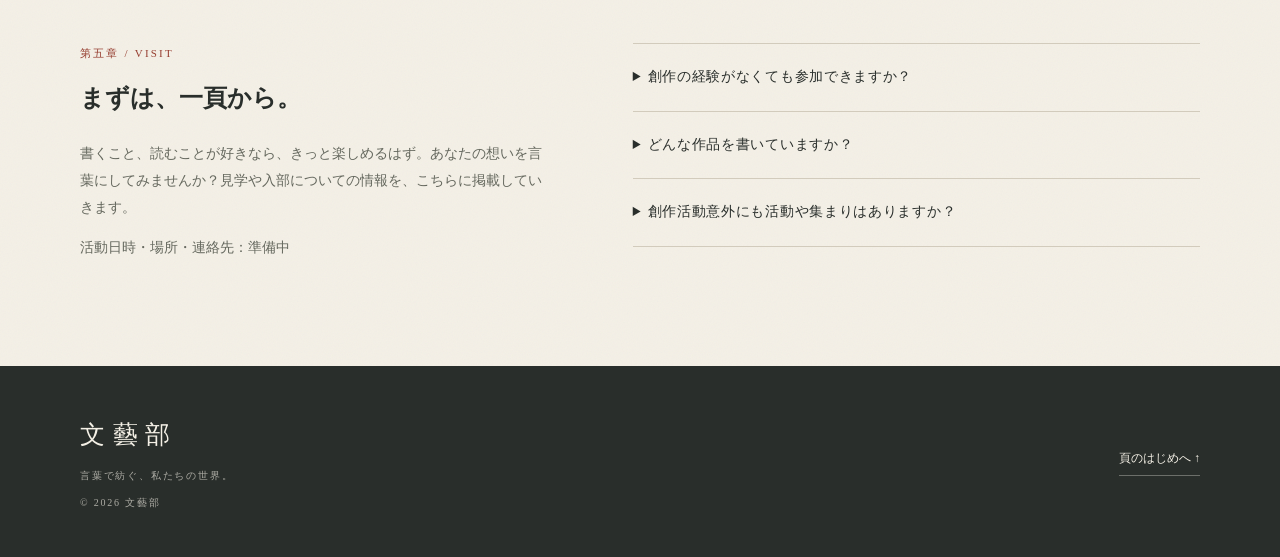
==== commit 8fd8830a: "Add issue cover uploads with publication controls and replace homepage placeholder with Enjaku cover" ====
--- a/cms/public/index.html
+++ b/cms/public/index.html
@@ -15,7 +15,7 @@
     @media(max-width:560px){.notice{font-size:9px;letter-spacing:.08em}.menu-button{display:block}.header-inner{flex-wrap:wrap;gap:0}nav{width:100%;justify-content:space-between;padding:10px 0 15px}.menu-ready nav{display:none}.menu-ready nav.open{display:flex}.hero{grid-template-columns:1fr;padding:45px 0 65px;gap:25px}.hero-copy h1{font-size:33px}.hero-copy p{font-size:13px}.hero-art{height:365px;max-width:330px;width:100%;margin:0 auto}.poem{font-size:25px}.hero::after{top:auto;bottom:110px;right:10%}.art-caption{right:0}.scroll-note{bottom:15px}.section-heading{display:block}.section-heading h2{font-size:25px}.section-heading p{margin-top:12px}.intro,.visit,.book-feature{grid-template-columns:1fr;gap:25px}.intro h2{font-size:26px}.activities{grid-template-columns:1fr}.activity{padding:28px 12px}.activity+.activity{border-left:0;border-top:1px solid var(--line)}.activity-mark{float:right;font-size:35px;margin:0 10px}.activity h3{margin:16px 0}.book-feature{padding:40px 25px;gap:45px}.book-cover{width:180px;height:245px}.news-row{grid-template-columns:100px 80px;gap:10px}.news-row p{grid-column:1/-1}.footer-inner{align-items:flex-start}.footer a{white-space:nowrap;font-size:11px}}
     @media(prefers-reduced-motion:reduce){html{scroll-behavior:auto}*,*::before,*::after{animation:none!important;transition:none!important}.motion .reveal{opacity:1;transform:none}.petal{display:none}}
   .member-entry{border:1px solid var(--red);color:var(--red);padding:8px 12px!important;white-space:nowrap}nav{gap:20px}
-</style>
+.featured-cover{display:block;width:210px;max-width:100%;height:auto;box-shadow:8px 12px 22px #302e2733;transform:rotate(-5deg);transition:transform .4s}.book-stage a:hover .featured-cover{transform:rotate(0)}@media(max-width:560px){.featured-cover{width:180px}}@media(prefers-reduced-motion:reduce){.featured-cover{transition:none;transform:none}}</style>
 </head>
 <body id="top">
   <a class="skip" href="#main">本文へ移動</a>
@@ -37,7 +37,7 @@
     </section>
     <section id="about" class="section wrap intro"><div class="reveal"><span class="section-number">第一章 / ABOUT</span><h2>言葉を愛する、<br>すべての人へ。</h2></div><div class="reveal"><p>文藝部は、小説・詩・随筆などの創作を楽しむ部活です。そして書いた作品は批評会にてお互いに読み合い感想を述べ合った後、部誌として掲載されます。ひとりの時間から生まれた想い。そこから紡がれた言葉を誰かに届ける場所。それが文藝部です。</p><p>書き慣れている人も、これから最初の一行を書いてみたい人も。それぞれのペースで、文学のある日々を過ごしています。</p><p class="small-note">※ 部の紹介文は、後から自由に変更できます。</p></div></section>
     <section id="activities" class="section wrap"><div class="section-heading reveal"><div><span class="section-number">第二章 / ACTIVITIES</span><h2>活動の栞</h2></div><p>日々の小さな創作を、一冊のかたちに。</p></div><div class="activities"><article class="activity reveal"><span class="activity-no">其の一</span><span class="activity-mark" aria-hidden="true">綴</span><h3>創作と部誌発行</h3><p>短編小説、詩、随筆。自由なテーマで作品を作ります</p></article><article class="activity reveal" style="--delay:.12s"><span class="activity-no">其の二</span><span class="activity-mark" aria-hidden="true">読</span><h3>批評会</h3><p>互いの作品を読み、感想を交わします。新しい視点と表現に出会う時間です。</p></article><article class="activity reveal" style="--delay:.24s"><span class="activity-no">其の三</span><span class="activity-mark" aria-hidden="true">届</span><h3>作品を届ける</h3><p>学園祭や催事を通して、部誌を読者のもとへ。作品からはじまる出会いを大切にします。</p></article></div></section>
-    <section id="publications" class="section wrap"><div class="section-heading reveal"><div><span class="section-number">第三章 / PUBLICATIONS</span><h2>私たちの本棚</h2></div><p>頁をめくれば、そこに誰かの世界。</p></div><div class="book-feature reveal"><div class="book-stage" aria-hidden="true"><div class="book-cover"><span class="book-title">ことのは</span><small>文藝部　作品集</small></div></div><div><span class="tag">部誌・作品集 / 表紙と誌名は仮です</span><h3>一冊に、いくつもの世界。</h3><p>部員たちの言葉を集めた部誌や作品集をご紹介します。過去の発行物や試し読みは、作品目録からご覧いただけます。</p><a class="link-button" href="books.html">作品目録へ <span class="arrow" aria-hidden="true">→</span></a></div></div></section>
+    <section id="publications" class="section wrap"><div class="section-heading reveal"><div><span class="section-number">第三章 / PUBLICATIONS</span><h2>私たちの本棚</h2></div><p>頁をめくれば、そこに誰かの世界。</p></div><div class="book-feature reveal"><div class="book-stage"><a href="books.html" aria-label="燕雀 No.54の作品目録を開く"><img class="featured-cover" src="images/enjaku-54.jpg" alt="文藝部誌 燕雀 No.54の表紙" loading="lazy"></a></div><div><span class="tag">部誌・作品集 / 燕雀 No.54</span><h3>一冊に、いくつもの世界。</h3><p>部員たちの言葉を集めた部誌や作品集をご紹介します。過去の発行物や試し読みは、作品目録からご覧いただけます。</p><a class="link-button" href="books.html">作品目録へ <span class="arrow" aria-hidden="true">→</span></a></div></div></section>
     <section id="news" class="section wrap"><div class="section-heading reveal"><div><span class="section-number">第四章 / NEWS</span><h2>文藝だより</h2></div><p>活動のお知らせ</p></div><div class="reveal"><article class="news-row"><time datetime="2026-10">2026.10</time><span class="news-label">制作中</span><p>公式サイトの開巻に向けて、準備を進めています。</p></article><article class="news-row"><span>掲載例</span><span class="news-label">部誌</span><p>新しい部誌のお知らせを、こちらに掲載します。</p></article><article class="news-row"><span>掲載例</span><span class="news-label">活動</span><p>読書会や見学のご案内を、こちらに掲載します。</p></article></div></section>
     <section id="visit" class="section wrap visit"><div class="reveal"><span class="section-number">第五章 / VISIT</span><h2>まずは、一頁から。</h2><p>書くこと、読むことが好きなら、きっと楽しめるはず。あなたの想いを言葉にしてみませんか？見学や入部についての情報を、こちらに掲載していきます。</p><p>活動日時・場所・連絡先：準備中</p></div><div class="faq reveal"><details><summary>創作の経験がなくても参加できますか？</summary><p>もちろんです！読み専門の部員も属しており無理に書く必要はありません。</p></details><details><summary>どんな作品を書いていますか？</summary><p>小説、詩、随筆など。好きな想いを好きなように表現しています。</p></details><details><summary>創作活動意外にも活動や集まりはありますか？</summary><p>批評会終わりの食事会。夏に合宿として箱根に行くのが定番です。不定期ですが有志が希望者を募りイベントを企画したりテーマパークに遊びに行くこともあります。</p></details></div></section>
   </main>
@@ -70,5 +70,5 @@
   </script>
 <script>
 if(new URLSearchParams(location.search).has('demo'))document.querySelectorAll('a[href]').forEach(a=>{try{const url=new URL(a.getAttribute('href'),location.href);if(url.origin===location.origin && url.pathname.endsWith('.html')){url.searchParams.set('demo','1');a.href=url.href;}}catch{}});
-</script><script type="module" src="./public-sync.js?v=1"></script></body>
+</script><script type="module" src="./public-sync.js?v=4"></script></body>
 </html>
